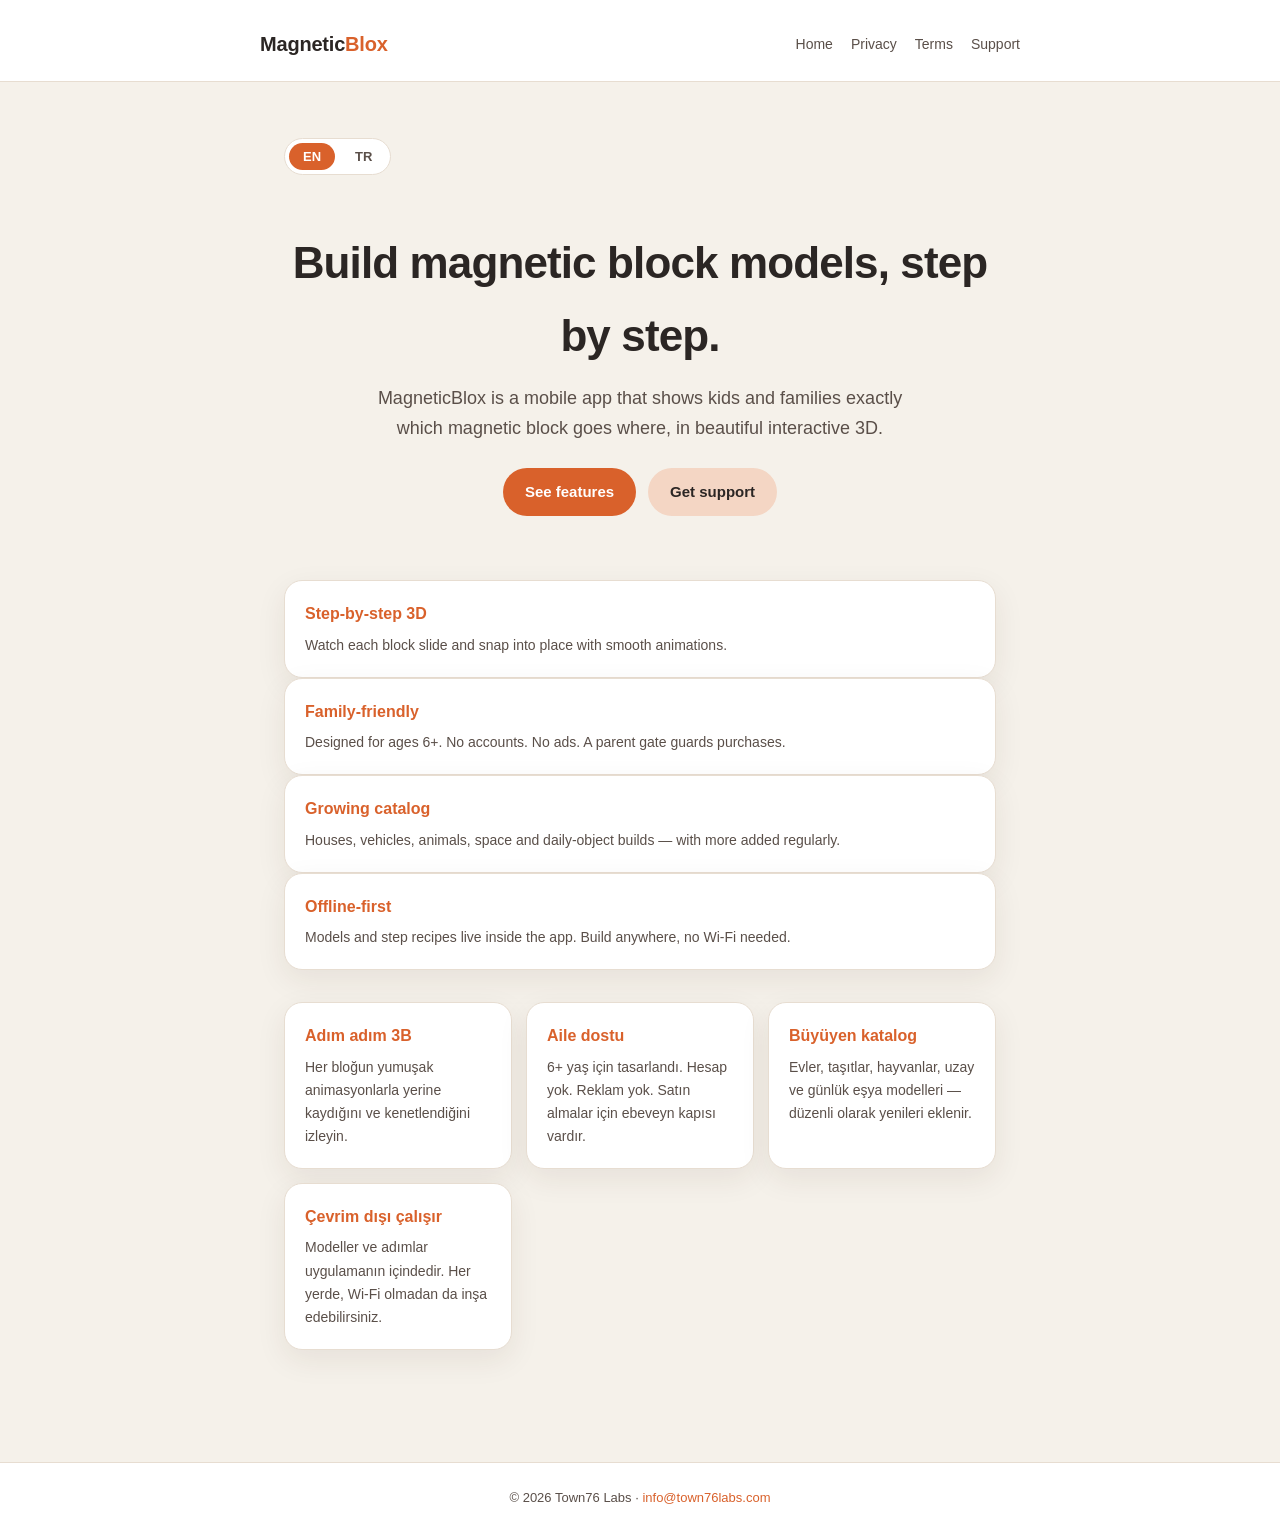
==== index.html @ 29a7c2a2 "Initial site: marketing landing, privacy, terms, support (EN/TR)" ====
<!doctype html>
<html lang="en">
<head>
  <meta charset="utf-8" />
  <meta name="viewport" content="width=device-width, initial-scale=1" />
  <title>MagneticBlox — Step-by-step 3D magnetic block builder</title>
  <meta name="description" content="MagneticBlox is a family-friendly mobile app that teaches you to build magnetic block models step by step in 3D." />
  <link rel="stylesheet" href="assets/styles.css" />
</head>
<body>
  <header class="site-header">
    <div class="site-header__inner">
      <div class="brand">Magnetic<span>Blox</span></div>
      <nav class="site-nav">
        <a href="./">Home</a>
        <a href="privacy/">Privacy</a>
        <a href="terms/">Terms</a>
        <a href="support/">Support</a>
      </nav>
    </div>
  </header>

  <main>
    <div class="lang-switch" role="tablist" aria-label="Language">
      <button type="button" data-lang="en">EN</button>
      <button type="button" data-lang="tr">TR</button>
    </div>

    <section class="hero lang-block" data-lang="en">
      <h1>Build magnetic block models, step by step.</h1>
      <p>MagneticBlox is a mobile app that shows kids and families exactly which magnetic block goes where, in beautiful interactive 3D.</p>
      <div class="cta-row">
        <a class="cta" href="#features">See features</a>
        <a class="cta secondary" href="support/">Get support</a>
      </div>
    </section>

    <section class="hero lang-block" data-lang="tr">
      <h1>Manyetik blok modellerini adım adım inşa et.</h1>
      <p>MagneticBlox, çocuklara ve ailelere hangi manyetik bloğun nereye gittiğini etkileşimli 3B olarak gösteren bir mobil uygulamadır.</p>
      <div class="cta-row">
        <a class="cta" href="#features">Özellikleri gör</a>
        <a class="cta secondary" href="support/">Destek al</a>
      </div>
    </section>

    <section id="features" class="feature-grid lang-block active" data-lang="en">
      <div class="feature">
        <h3>Step-by-step 3D</h3>
        <p>Watch each block slide and snap into place with smooth animations.</p>
      </div>
      <div class="feature">
        <h3>Family-friendly</h3>
        <p>Designed for ages 6+. No accounts. No ads. A parent gate guards purchases.</p>
      </div>
      <div class="feature">
        <h3>Growing catalog</h3>
        <p>Houses, vehicles, animals, space and daily-object builds — with more added regularly.</p>
      </div>
      <div class="feature">
        <h3>Offline-first</h3>
        <p>Models and step recipes live inside the app. Build anywhere, no Wi-Fi needed.</p>
      </div>
    </section>

    <section class="feature-grid lang-block" data-lang="tr">
      <div class="feature">
        <h3>Adım adım 3B</h3>
        <p>Her bloğun yumuşak animasyonlarla yerine kaydığını ve kenetlendiğini izleyin.</p>
      </div>
      <div class="feature">
        <h3>Aile dostu</h3>
        <p>6+ yaş için tasarlandı. Hesap yok. Reklam yok. Satın almalar için ebeveyn kapısı vardır.</p>
      </div>
      <div class="feature">
        <h3>Büyüyen katalog</h3>
        <p>Evler, taşıtlar, hayvanlar, uzay ve günlük eşya modelleri — düzenli olarak yenileri eklenir.</p>
      </div>
      <div class="feature">
        <h3>Çevrim dışı çalışır</h3>
        <p>Modeller ve adımlar uygulamanın içindedir. Her yerde, Wi-Fi olmadan da inşa edebilirsiniz.</p>
      </div>
    </section>
  </main>

  <footer>
    <div>© 2026 Town76 Labs · <a href="mailto:info@town76labs.com">info@town76labs.com</a></div>
  </footer>

  <script src="assets/lang.js"></script>
</body>
</html>
---- assets/styles.css ----
:root {
  --bg: #f5f1ea;
  --surface: #ffffff;
  --ink: #2b2624;
  --ink-soft: #5a4f49;
  --accent: #d9612b;
  --accent-soft: #f4d6c4;
  --border: #e7ddd1;
  --radius: 18px;
  --shadow: 0 10px 30px rgba(60, 35, 20, 0.08);
  --max-width: 760px;
}

* { box-sizing: border-box; }

html, body {
  margin: 0;
  padding: 0;
  background: var(--bg);
  color: var(--ink);
  font-family: -apple-system, BlinkMacSystemFont, "Inter", "Segoe UI", Roboto, "Helvetica Neue", sans-serif;
  line-height: 1.65;
  -webkit-font-smoothing: antialiased;
}

a { color: var(--accent); text-decoration: none; }
a:hover { text-decoration: underline; }

header.site-header {
  padding: 28px 24px 20px;
  border-bottom: 1px solid var(--border);
  background: var(--surface);
}

.site-header__inner {
  max-width: var(--max-width);
  margin: 0 auto;
  display: flex;
  justify-content: space-between;
  align-items: center;
  flex-wrap: wrap;
  gap: 16px;
}

.brand {
  font-weight: 700;
  font-size: 20px;
  letter-spacing: -0.01em;
  color: var(--ink);
}

.brand span { color: var(--accent); }

nav.site-nav {
  display: flex;
  gap: 18px;
  flex-wrap: wrap;
}

nav.site-nav a {
  color: var(--ink-soft);
  font-weight: 500;
  font-size: 14px;
}

main {
  max-width: var(--max-width);
  margin: 0 auto;
  padding: 48px 24px 80px;
}

h1 {
  font-size: 34px;
  letter-spacing: -0.02em;
  margin: 0 0 8px;
}

.subtitle {
  color: var(--ink-soft);
  font-size: 16px;
  margin: 0 0 8px;
}

.meta {
  color: var(--ink-soft);
  font-size: 13px;
  margin: 0 0 28px;
}

.lang-switch {
  display: inline-flex;
  gap: 6px;
  background: var(--surface);
  padding: 4px;
  border-radius: 999px;
  border: 1px solid var(--border);
  margin: 8px 0 28px;
}

.lang-switch button {
  appearance: none;
  border: 0;
  background: transparent;
  padding: 6px 14px;
  border-radius: 999px;
  cursor: pointer;
  font-size: 13px;
  font-weight: 600;
  color: var(--ink-soft);
}

.lang-switch button.active {
  background: var(--accent);
  color: #fff;
}

section.legal-section {
  background: var(--surface);
  border: 1px solid var(--border);
  border-radius: var(--radius);
  padding: 24px 26px;
  margin: 0 0 16px;
  box-shadow: var(--shadow);
}

section.legal-section h2 {
  font-size: 18px;
  margin: 0 0 12px;
  color: var(--ink);
}

section.legal-section p {
  margin: 0 0 12px;
  color: var(--ink);
}

section.legal-section p:last-child { margin-bottom: 0; }

.lang-block { display: none; }
.lang-block.active { display: block; }

footer {
  border-top: 1px solid var(--border);
  padding: 24px;
  text-align: center;
  color: var(--ink-soft);
  font-size: 13px;
  background: var(--surface);
}

/* Landing page */
.hero {
  text-align: center;
  padding: 24px 0 8px;
}

.hero h1 {
  font-size: 44px;
  margin-bottom: 12px;
}

.hero p {
  font-size: 18px;
  color: var(--ink-soft);
  max-width: 540px;
  margin: 0 auto 20px;
}

.feature-grid {
  display: grid;
  grid-template-columns: repeat(auto-fit, minmax(220px, 1fr));
  gap: 14px;
  margin: 32px 0;
}

.feature {
  background: var(--surface);
  border: 1px solid var(--border);
  border-radius: var(--radius);
  padding: 20px;
  box-shadow: var(--shadow);
}

.feature h3 {
  font-size: 16px;
  margin: 0 0 6px;
  color: var(--accent);
}

.feature p {
  margin: 0;
  color: var(--ink-soft);
  font-size: 14px;
}

.cta-row {
  display: flex;
  gap: 12px;
  justify-content: center;
  flex-wrap: wrap;
  margin: 24px 0;
}

.cta {
  background: var(--accent);
  color: #fff;
  padding: 12px 22px;
  border-radius: 999px;
  font-weight: 600;
  font-size: 15px;
}

.cta.secondary {
  background: var(--accent-soft);
  color: var(--ink);
}

.support-card {
  background: var(--surface);
  border: 1px solid var(--border);
  border-radius: var(--radius);
  padding: 24px 26px;
  margin: 0 0 16px;
  box-shadow: var(--shadow);
}

.support-card h2 { margin: 0 0 8px; font-size: 18px; }
.support-card p { margin: 0 0 8px; color: var(--ink); }
.contact-email {
  display: inline-block;
  margin-top: 8px;
  font-weight: 600;
}

@media (max-width: 560px) {
  h1 { font-size: 28px; }
  .hero h1 { font-size: 34px; }
  main { padding: 32px 18px 64px; }
  section.legal-section { padding: 20px; }
}
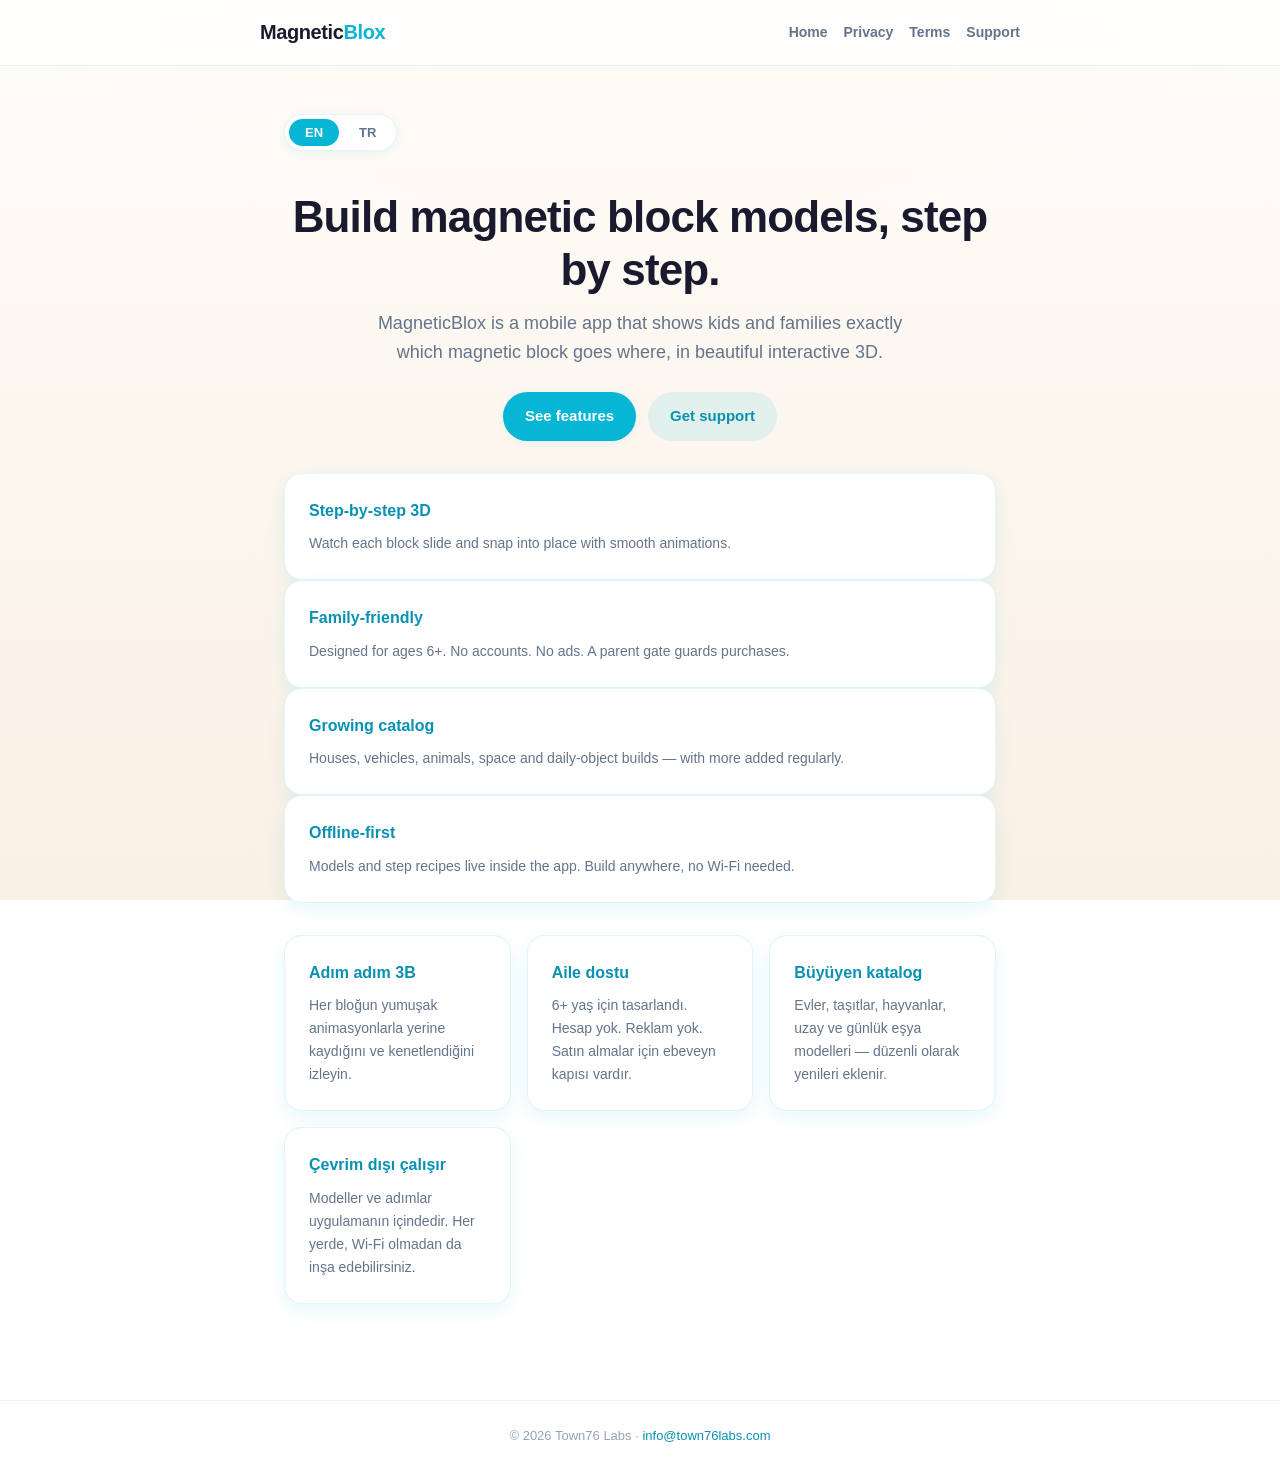
==== commit 45fbdba0: "Match app brand palette (teal) and unify vertical spacing rhythm" ====
--- a/index.html
+++ b/index.html
@@ -26,7 +26,7 @@
       <button type="button" data-lang="tr">TR</button>
     </div>
 
-    <section class="hero lang-block" data-lang="en">
+    <section class="hero lang-block active" data-lang="en">
       <h1>Build magnetic block models, step by step.</h1>
       <p>MagneticBlox is a mobile app that shows kids and families exactly which magnetic block goes where, in beautiful interactive 3D.</p>
       <div class="cta-row">
@@ -44,7 +44,7 @@
       </div>
     </section>
 
-    <section id="features" class="feature-grid lang-block active" data-lang="en">
+    <section id="features" class="feature-grid lang-block active" data-lang="en" aria-label="Features">
       <div class="feature">
         <h3>Step-by-step 3D</h3>
         <p>Watch each block slide and snap into place with smooth animations.</p>
--- a/assets/styles.css
+++ b/assets/styles.css
@@ -1,13 +1,39 @@
+/* MagneticBlox marketing & legal site
+   Palette matches the app: teal primary, warm cream background, deep navy text. */
+
 :root {
-  --bg: #f5f1ea;
-  --surface: #ffffff;
-  --ink: #2b2624;
-  --ink-soft: #5a4f49;
-  --accent: #d9612b;
-  --accent-soft: #f4d6c4;
-  --border: #e7ddd1;
+  /* Brand */
+  --primary: #06B6D4;
+  --primary-dark: #0891B2;
+  --primary-soft: rgba(6, 182, 212, 0.10);
+  --primary-soft-strong: rgba(6, 182, 212, 0.16);
+
+  /* Surface & text */
+  --bg-start: #FEFCF9;
+  --bg-mid: #FDF6ED;
+  --bg-end: #FAF0E4;
+  --surface: #FFFFFF;
+  --ink: #1A1A2E;
+  --ink-body: #334155;
+  --ink-soft: #64748B;
+  --ink-muted: #94A3B8;
+  --border: rgba(6, 182, 212, 0.12);
+
+  /* Shape */
   --radius: 18px;
-  --shadow: 0 10px 30px rgba(60, 35, 20, 0.08);
+  --radius-lg: 22px;
+  --radius-pill: 999px;
+  --shadow: 0 6px 18px rgba(6, 182, 212, 0.10);
+  --shadow-sm: 0 2px 8px rgba(6, 182, 212, 0.08);
+
+  /* Spacing (8px base) */
+  --s-1: 8px;
+  --s-2: 12px;
+  --s-3: 16px;
+  --s-4: 24px;
+  --s-5: 32px;
+  --s-6: 48px;
+
   --max-width: 760px;
 }
 
@@ -16,20 +42,31 @@
 html, body {
   margin: 0;
   padding: 0;
-  background: var(--bg);
+  background:
+    radial-gradient(1200px 600px at 50% -200px, var(--bg-mid), transparent 70%),
+    linear-gradient(180deg, var(--bg-start) 0%, var(--bg-end) 100%);
+  background-attachment: fixed;
   color: var(--ink);
   font-family: -apple-system, BlinkMacSystemFont, "Inter", "Segoe UI", Roboto, "Helvetica Neue", sans-serif;
   line-height: 1.65;
   -webkit-font-smoothing: antialiased;
-}
-
-a { color: var(--accent); text-decoration: none; }
+  min-height: 100vh;
+}
+
+a { color: var(--primary-dark); text-decoration: none; }
 a:hover { text-decoration: underline; }
 
+/* ── Header ───────────────────────────────────────────────────────────── */
+
 header.site-header {
-  padding: 28px 24px 20px;
+  padding: var(--s-3) var(--s-4);
+  background: rgba(255, 255, 255, 0.82);
+  backdrop-filter: saturate(160%) blur(10px);
+  -webkit-backdrop-filter: saturate(160%) blur(10px);
   border-bottom: 1px solid var(--border);
-  background: var(--surface);
+  position: sticky;
+  top: 0;
+  z-index: 10;
 }
 
 .site-header__inner {
@@ -39,152 +76,225 @@
   justify-content: space-between;
   align-items: center;
   flex-wrap: wrap;
-  gap: 16px;
+  gap: var(--s-2);
 }
 
 .brand {
-  font-weight: 700;
+  font-weight: 800;
   font-size: 20px;
-  letter-spacing: -0.01em;
+  letter-spacing: -0.02em;
   color: var(--ink);
 }
 
-.brand span { color: var(--accent); }
+.brand span { color: var(--primary); }
+.brand a { color: inherit; text-decoration: none; }
+.brand a:hover { text-decoration: none; }
 
 nav.site-nav {
   display: flex;
-  gap: 18px;
+  gap: var(--s-3);
   flex-wrap: wrap;
 }
 
 nav.site-nav a {
   color: var(--ink-soft);
-  font-weight: 500;
+  font-weight: 600;
   font-size: 14px;
 }
+
+nav.site-nav a:hover {
+  color: var(--primary-dark);
+  text-decoration: none;
+}
+
+/* ── Layout ───────────────────────────────────────────────────────────── */
 
 main {
   max-width: var(--max-width);
   margin: 0 auto;
-  padding: 48px 24px 80px;
-}
-
-h1 {
-  font-size: 34px;
-  letter-spacing: -0.02em;
-  margin: 0 0 8px;
-}
-
-.subtitle {
-  color: var(--ink-soft);
-  font-size: 16px;
-  margin: 0 0 8px;
-}
-
-.meta {
-  color: var(--ink-soft);
-  font-size: 13px;
-  margin: 0 0 28px;
-}
+  padding: var(--s-6) var(--s-4);
+}
+
+/* ── Language switch ──────────────────────────────────────────────────── */
 
 .lang-switch {
   display: inline-flex;
-  gap: 6px;
+  gap: 4px;
   background: var(--surface);
   padding: 4px;
-  border-radius: 999px;
+  border-radius: var(--radius-pill);
   border: 1px solid var(--border);
-  margin: 8px 0 28px;
+  box-shadow: var(--shadow-sm);
+  margin-bottom: var(--s-4);
 }
 
 .lang-switch button {
   appearance: none;
   border: 0;
   background: transparent;
-  padding: 6px 14px;
-  border-radius: 999px;
+  padding: 6px 16px;
+  border-radius: var(--radius-pill);
   cursor: pointer;
   font-size: 13px;
-  font-weight: 600;
-  color: var(--ink-soft);
-}
+  font-weight: 700;
+  color: var(--ink-soft);
+  transition: background 120ms ease, color 120ms ease;
+}
+
+.lang-switch button:hover { color: var(--primary-dark); }
 
 .lang-switch button.active {
-  background: var(--accent);
-  color: #fff;
-}
-
-section.legal-section {
+  background: var(--primary);
+  color: var(--surface);
+}
+
+.lang-block { display: none; }
+.lang-block.active { display: block; }
+
+/* ── Headings ─────────────────────────────────────────────────────────── */
+
+h1 {
+  font-size: 34px;
+  line-height: 1.2;
+  letter-spacing: -0.02em;
+  margin: 0 0 var(--s-1);
+  color: var(--ink);
+}
+
+.page-head {
+  margin: 0 0 var(--s-4);
+}
+
+.page-head > * { margin: 0; }
+.page-head h1 { margin-bottom: var(--s-1); }
+.page-head .subtitle { margin-bottom: var(--s-1); }
+.page-head .subtitle:last-child { margin-bottom: 0; }
+
+.subtitle {
+  color: var(--ink-soft);
+  font-size: 16px;
+}
+
+.meta {
+  color: var(--ink-muted);
+  font-size: 13px;
+}
+
+/* ── Cards (legal sections, support cards) ────────────────────────────── */
+
+section.legal-section,
+section.support-card {
   background: var(--surface);
   border: 1px solid var(--border);
   border-radius: var(--radius);
-  padding: 24px 26px;
-  margin: 0 0 16px;
+  padding: var(--s-4);
+  margin: 0 0 var(--s-3);
   box-shadow: var(--shadow);
 }
 
-section.legal-section h2 {
-  font-size: 18px;
-  margin: 0 0 12px;
+section.legal-section:last-child,
+section.support-card:last-child {
+  margin-bottom: 0;
+}
+
+section.legal-section h2,
+section.support-card h2 {
+  font-size: 17px;
+  font-weight: 700;
+  margin: 0 0 var(--s-2);
   color: var(--ink);
-}
-
-section.legal-section p {
-  margin: 0 0 12px;
-  color: var(--ink);
-}
-
-section.legal-section p:last-child { margin-bottom: 0; }
-
-.lang-block { display: none; }
-.lang-block.active { display: block; }
-
-footer {
-  border-top: 1px solid var(--border);
-  padding: 24px;
-  text-align: center;
-  color: var(--ink-soft);
-  font-size: 13px;
-  background: var(--surface);
-}
-
-/* Landing page */
+  letter-spacing: -0.01em;
+}
+
+section.legal-section p,
+section.support-card p {
+  margin: 0 0 var(--s-2);
+  color: var(--ink-body);
+}
+
+section.legal-section p:last-child,
+section.support-card p:last-child {
+  margin-bottom: 0;
+}
+
+.contact-email {
+  display: inline-block;
+  margin-top: var(--s-1);
+  font-weight: 700;
+  color: var(--primary-dark);
+}
+
+/* ── Landing hero ─────────────────────────────────────────────────────── */
+
 .hero {
   text-align: center;
-  padding: 24px 0 8px;
+  padding: var(--s-3) 0 0;
 }
 
 .hero h1 {
   font-size: 44px;
-  margin-bottom: 12px;
+  margin: 0 0 var(--s-2);
 }
 
 .hero p {
   font-size: 18px;
   color: var(--ink-soft);
   max-width: 540px;
-  margin: 0 auto 20px;
-}
+  margin: 0 auto var(--s-4);
+}
+
+.cta-row {
+  display: flex;
+  gap: var(--s-2);
+  justify-content: center;
+  flex-wrap: wrap;
+}
+
+.cta {
+  display: inline-flex;
+  align-items: center;
+  background: var(--primary);
+  color: var(--surface);
+  padding: 12px 22px;
+  border-radius: var(--radius-pill);
+  font-weight: 700;
+  font-size: 15px;
+  box-shadow: var(--shadow-sm);
+  transition: background 120ms ease, transform 120ms ease;
+}
+
+.cta:hover { background: var(--primary-dark); text-decoration: none; transform: translateY(-1px); }
+
+.cta.secondary {
+  background: var(--primary-soft);
+  color: var(--primary-dark);
+  box-shadow: none;
+}
+
+.cta.secondary:hover { background: var(--primary-soft-strong); }
+
+/* ── Feature grid ─────────────────────────────────────────────────────── */
 
 .feature-grid {
   display: grid;
   grid-template-columns: repeat(auto-fit, minmax(220px, 1fr));
-  gap: 14px;
-  margin: 32px 0;
+  gap: var(--s-3);
+  margin: var(--s-5) 0 0;
 }
 
 .feature {
   background: var(--surface);
   border: 1px solid var(--border);
   border-radius: var(--radius);
-  padding: 20px;
+  padding: var(--s-4);
   box-shadow: var(--shadow);
 }
 
 .feature h3 {
   font-size: 16px;
-  margin: 0 0 6px;
-  color: var(--accent);
+  font-weight: 700;
+  margin: 0 0 var(--s-1);
+  color: var(--primary-dark);
 }
 
 .feature p {
@@ -193,48 +303,39 @@
   font-size: 14px;
 }
 
-.cta-row {
-  display: flex;
-  gap: 12px;
-  justify-content: center;
-  flex-wrap: wrap;
-  margin: 24px 0;
-}
-
-.cta {
-  background: var(--accent);
-  color: #fff;
-  padding: 12px 22px;
-  border-radius: 999px;
-  font-weight: 600;
-  font-size: 15px;
-}
-
-.cta.secondary {
-  background: var(--accent-soft);
-  color: var(--ink);
-}
-
-.support-card {
-  background: var(--surface);
-  border: 1px solid var(--border);
-  border-radius: var(--radius);
-  padding: 24px 26px;
-  margin: 0 0 16px;
-  box-shadow: var(--shadow);
-}
-
-.support-card h2 { margin: 0 0 8px; font-size: 18px; }
-.support-card p { margin: 0 0 8px; color: var(--ink); }
-.contact-email {
-  display: inline-block;
-  margin-top: 8px;
-  font-weight: 600;
-}
+/* ── Footer ───────────────────────────────────────────────────────────── */
+
+footer {
+  border-top: 1px solid var(--border);
+  padding: var(--s-4);
+  text-align: center;
+  color: var(--ink-muted);
+  font-size: 13px;
+  background: rgba(255, 255, 255, 0.6);
+  margin-top: var(--s-6);
+}
+
+footer a { color: var(--primary-dark); }
+
+/* ── Responsive ───────────────────────────────────────────────────────── */
 
 @media (max-width: 560px) {
+  :root {
+    --s-4: 20px;
+    --s-5: 28px;
+    --s-6: 36px;
+  }
+
   h1 { font-size: 28px; }
   .hero h1 { font-size: 34px; }
-  main { padding: 32px 18px 64px; }
-  section.legal-section { padding: 20px; }
-}
+  .hero p { font-size: 16px; }
+
+  main { padding: var(--s-5) var(--s-3); }
+  header.site-header { padding: var(--s-2) var(--s-3); }
+
+  section.legal-section,
+  section.support-card,
+  .feature {
+    padding: 20px;
+  }
+}
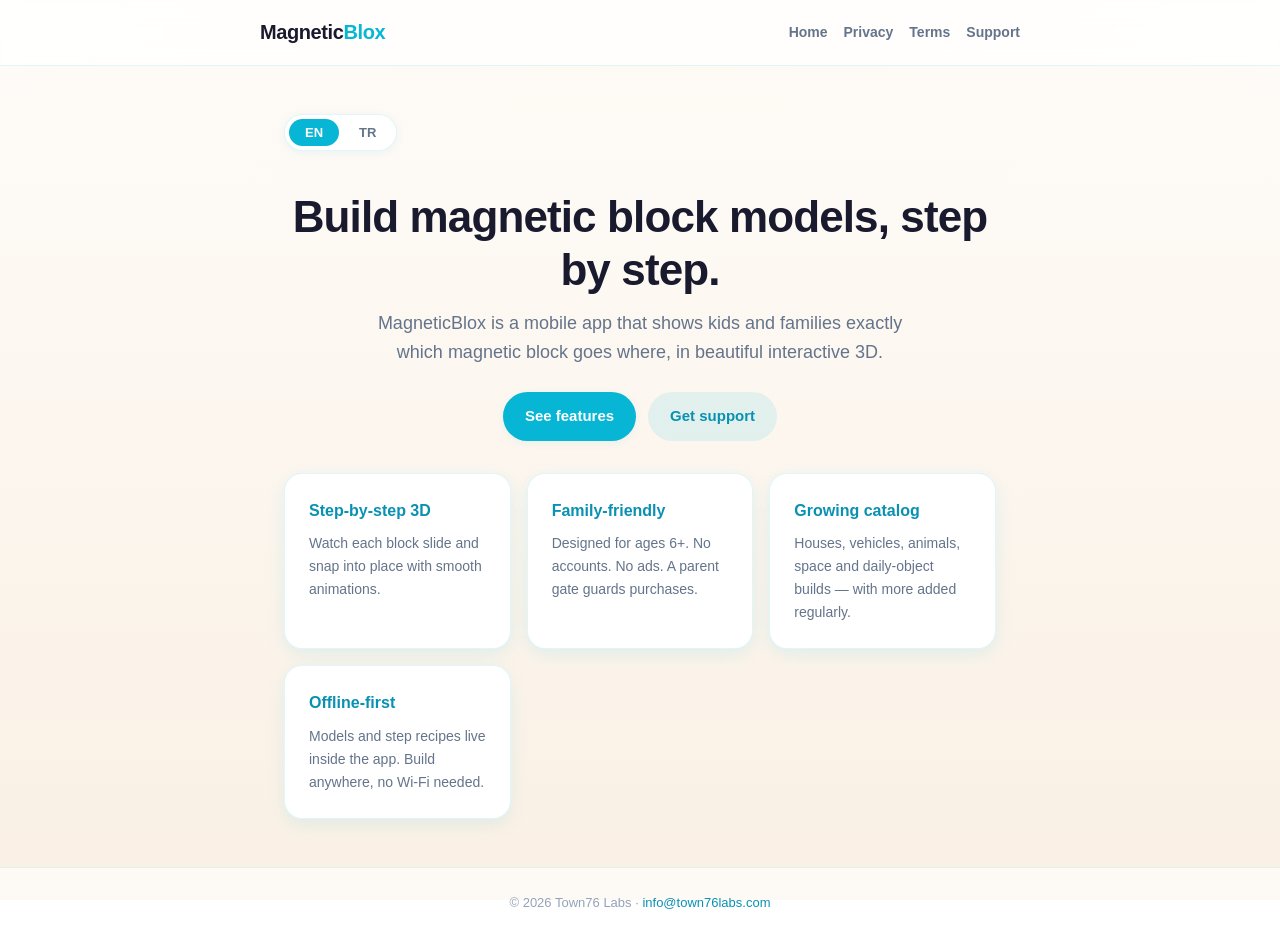
==== commit 096a870f: "Fix lang-block hiding feature grid; cache-bust assets" ====
--- a/index.html
+++ b/index.html
@@ -5,7 +5,7 @@
   <meta name="viewport" content="width=device-width, initial-scale=1" />
   <title>MagneticBlox — Step-by-step 3D magnetic block builder</title>
   <meta name="description" content="MagneticBlox is a family-friendly mobile app that teaches you to build magnetic block models step by step in 3D." />
-  <link rel="stylesheet" href="assets/styles.css" />
+  <link rel="stylesheet" href="assets/styles.css?v=3" />
 </head>
 <body>
   <header class="site-header">
@@ -87,6 +87,6 @@
     <div>© 2026 Town76 Labs · <a href="mailto:info@town76labs.com">info@town76labs.com</a></div>
   </footer>
 
-  <script src="assets/lang.js"></script>
+  <script src="assets/lang.js?v=3"></script>
 </body>
 </html>
--- a/assets/styles.css
+++ b/assets/styles.css
@@ -148,8 +148,7 @@
   color: var(--surface);
 }
 
-.lang-block { display: none; }
-.lang-block.active { display: block; }
+.lang-block:not(.active) { display: none; }
 
 /* ── Headings ─────────────────────────────────────────────────────────── */
 
@@ -312,7 +311,6 @@
   color: var(--ink-muted);
   font-size: 13px;
   background: rgba(255, 255, 255, 0.6);
-  margin-top: var(--s-6);
 }
 
 footer a { color: var(--primary-dark); }
